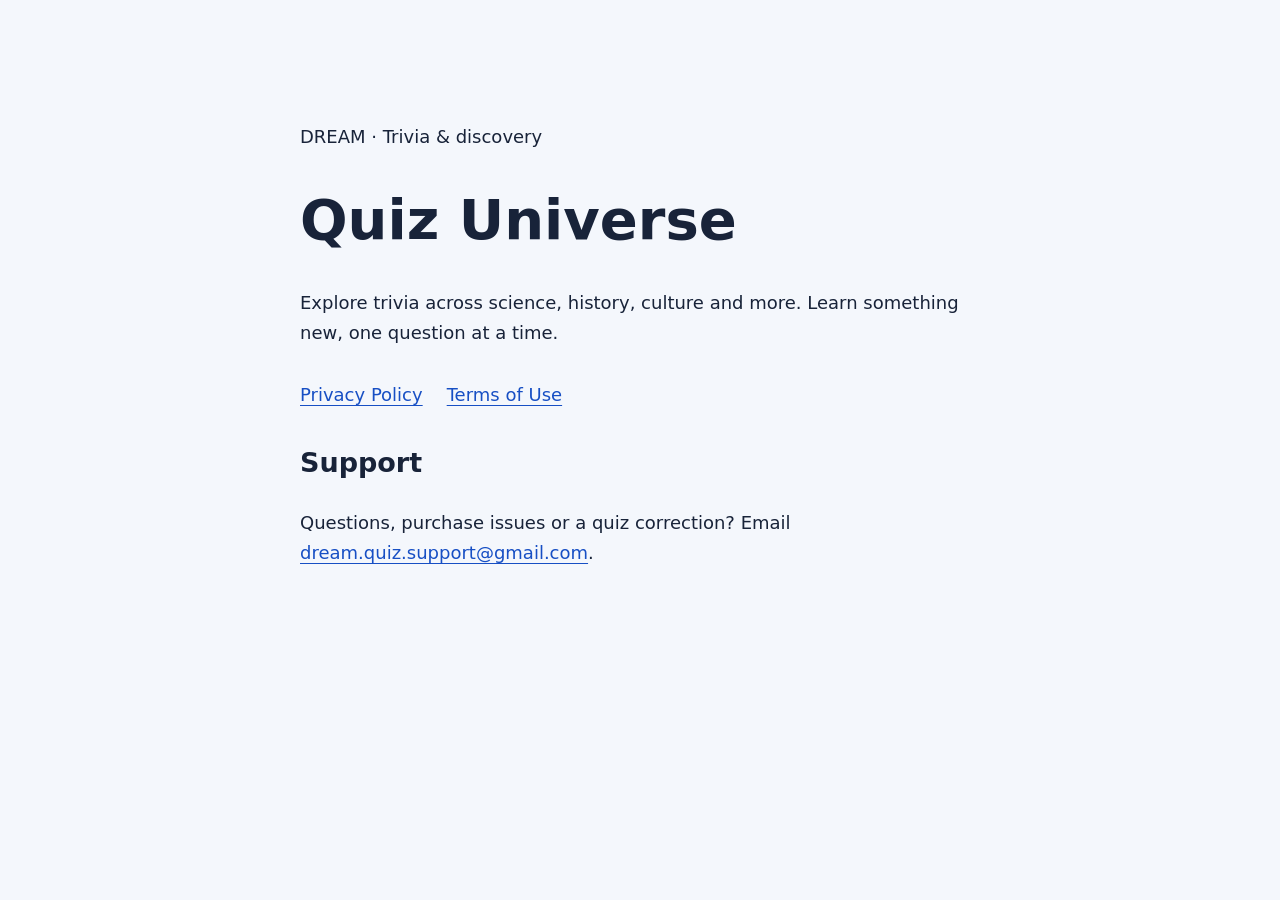
==== index.html @ 23de3b27 "Publish index.html" ====
<!doctype html>
<html lang="en">
<head>
  <meta charset="utf-8">
  <meta name="viewport" content="width=device-width, initial-scale=1">
  <meta name="description" content="Quiz Universe — trivia quizzes for curious minds. Official support and legal information.">
  <title>Quiz Universe — DREAM</title>
  <style>
    body { margin: 0; background: #f4f7fc; color: #182339; font: 18px/1.65 system-ui, sans-serif; }
    main { max-width: 680px; margin: 8vh auto; padding: 32px; }
    h1 { font-size: clamp(36px, 8vw, 56px); line-height: 1.1; }
    a { color: #174fc4; text-underline-offset: 4px; }
    nav { display: flex; flex-wrap: wrap; gap: 24px; margin: 32px 0; }
  </style>
</head>
<body>
  <main>
    <p>DREAM · Trivia &amp; discovery</p>
    <h1>Quiz Universe</h1>
    <p>Explore trivia across science, history, culture and more. Learn something new, one question at a time.</p>
    <nav aria-label="Legal information">
      <a href="https://gist.github.com/PYasonau/25e17b67ea734b8e4c735a44a292e256">Privacy Policy</a>
      <a href="https://gist.github.com/PYasonau/726216dac8a980110f21cc0233d04607">Terms of Use</a>
    </nav>
    <h2>Support</h2>
    <p>Questions, purchase issues or a quiz correction? Email <a href="mailto:dream.quiz.support@gmail.com">dream.quiz.support@gmail.com</a>.</p>
  </main>
</body>
</html>
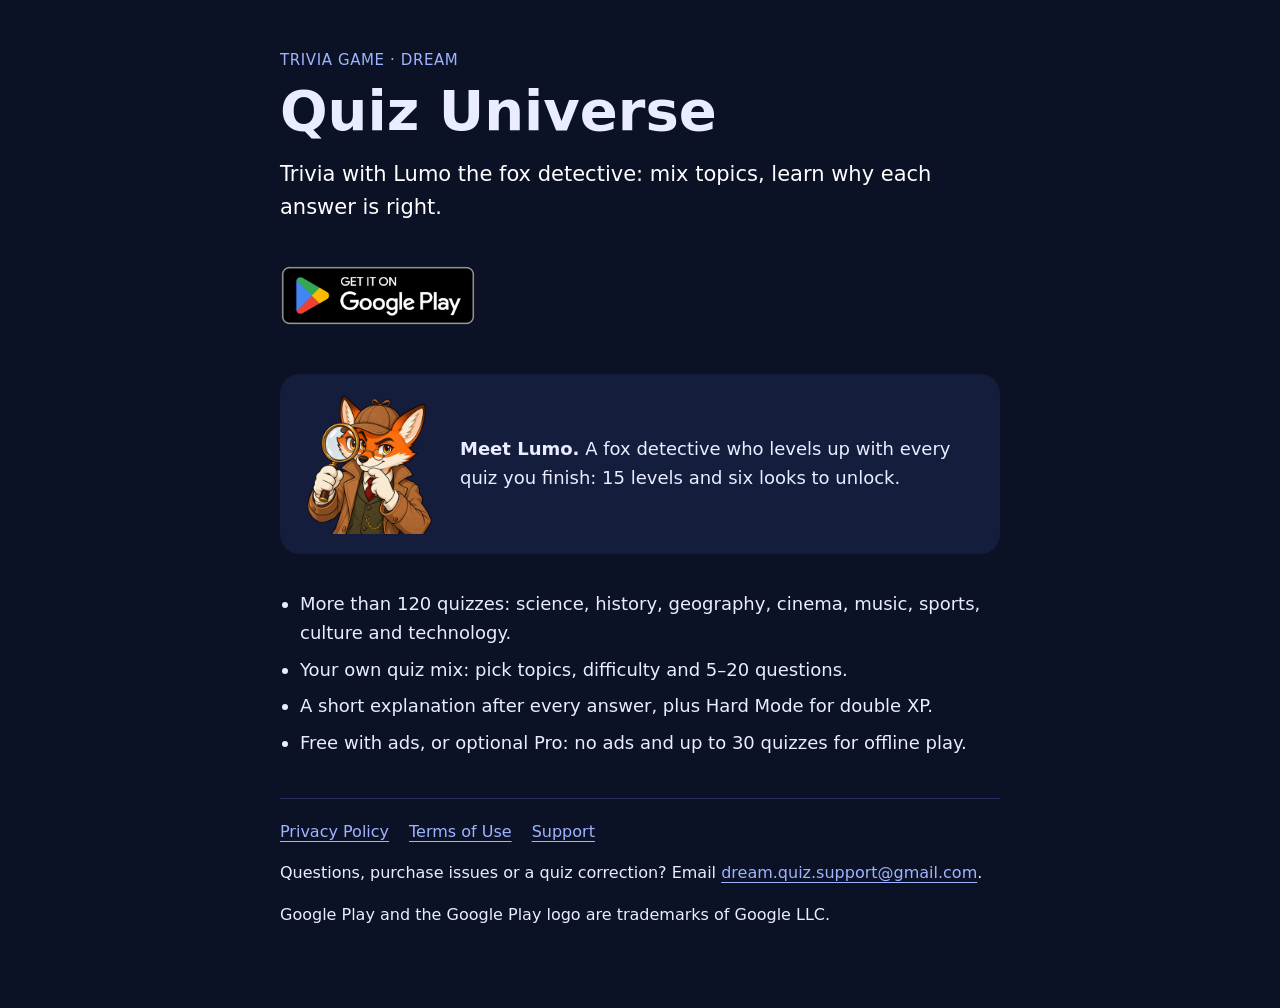
==== commit 91d0182d: "Add Google Play badge, Lumo intro and hosted legal pages for Quiz Universe Co-authored-by: Cursor <c" ====
--- a/index.html
+++ b/index.html
@@ -3,27 +3,72 @@
 <head>
   <meta charset="utf-8">
   <meta name="viewport" content="width=device-width, initial-scale=1">
-  <meta name="description" content="Quiz Universe — trivia quizzes for curious minds. Official support and legal information.">
-  <title>Quiz Universe — DREAM</title>
+  <meta name="description" content="Quiz Universe — a trivia game with Lumo the fox detective. Mix topics, learn why each answer is right. Free on Google Play.">
+  <title>Quiz Universe: Trivia Game — DREAM</title>
+  <link rel="canonical" href="https://pyasonau.github.io/">
+  <meta property="og:title" content="Quiz Universe: Trivia Game">
+  <meta property="og:description" content="Trivia with Lumo the fox detective: mix topics, learn why each answer is right.">
+  <meta property="og:image" content="https://pyasonau.github.io/lumo.png">
+  <script type="application/ld+json">
+  {
+    "@context": "https://schema.org",
+    "@type": "MobileApplication",
+    "name": "Quiz Universe",
+    "operatingSystem": "ANDROID",
+    "applicationCategory": "GameApplication",
+    "description": "Trivia with Lumo the fox detective: mix topics, learn why each answer is right.",
+    "installUrl": "https://play.google.com/store/apps/details?id=com.quizuniverse.app",
+    "offers": { "@type": "Offer", "price": "0", "priceCurrency": "USD" }
+  }
+  </script>
   <style>
-    body { margin: 0; background: #f4f7fc; color: #182339; font: 18px/1.65 system-ui, sans-serif; }
-    main { max-width: 680px; margin: 8vh auto; padding: 32px; }
-    h1 { font-size: clamp(36px, 8vw, 56px); line-height: 1.1; }
-    a { color: #174fc4; text-underline-offset: 4px; }
-    nav { display: flex; flex-wrap: wrap; gap: 24px; margin: 32px 0; }
+    body { margin: 0; background: #0b1226; color: #e9edff; font: 18px/1.6 system-ui, -apple-system, sans-serif; }
+    main { max-width: 720px; margin: 0 auto; padding: 48px 24px 64px; }
+    .kicker { color: #9fb4ff; font-size: 15px; letter-spacing: .04em; text-transform: uppercase; margin: 0; }
+    h1 { font-size: clamp(36px, 8vw, 56px); line-height: 1.1; margin: 8px 0 16px; }
+    .lead { font-size: 21px; color: #ffffff; margin: 0 0 28px; }
+    .badge img { width: 220px; height: auto; display: block; margin-left: -12px; }
+    .lumo { display: flex; gap: 20px; align-items: center; background: #151d3d; border-radius: 20px; padding: 20px; margin: 36px 0; }
+    .lumo img { width: 140px; height: 140px; flex: none; border-radius: 16px; }
+    .lumo p { margin: 0; }
+    ul { padding-left: 20px; }
+    li { margin-bottom: 8px; }
+    a { color: #9fb4ff; text-underline-offset: 4px; }
+    footer { border-top: 1px solid #26305a; margin-top: 40px; padding-top: 20px; font-size: 16px; }
+    footer nav { display: flex; flex-wrap: wrap; gap: 20px; margin-bottom: 12px; }
+    @media (max-width: 520px) { .lumo { flex-direction: column; text-align: center; } }
   </style>
 </head>
 <body>
   <main>
-    <p>DREAM · Trivia &amp; discovery</p>
+    <p class="kicker">Trivia game · DREAM</p>
     <h1>Quiz Universe</h1>
-    <p>Explore trivia across science, history, culture and more. Learn something new, one question at a time.</p>
-    <nav aria-label="Legal information">
-      <a href="https://gist.github.com/PYasonau/25e17b67ea734b8e4c735a44a292e256">Privacy Policy</a>
-      <a href="https://gist.github.com/PYasonau/726216dac8a980110f21cc0233d04607">Terms of Use</a>
-    </nav>
-    <h2>Support</h2>
-    <p>Questions, purchase issues or a quiz correction? Email <a href="mailto:dream.quiz.support@gmail.com">dream.quiz.support@gmail.com</a>.</p>
+    <p class="lead">Trivia with Lumo the fox detective: mix topics, learn why each answer is right.</p>
+    <a class="badge" href="https://play.google.com/store/apps/details?id=com.quizuniverse.app&amp;referrer=utm_source%3Dpublisher_site%26utm_medium%3Dwebsite">
+      <img src="google-play-badge.png" alt="Get it on Google Play" width="646" height="250">
+    </a>
+
+    <section class="lumo" aria-label="Meet Lumo">
+      <img src="lumo.png" alt="Lumo, the fox detective" width="140" height="140">
+      <p><strong>Meet Lumo.</strong> A fox detective who levels up with every quiz you finish: 15 levels and six looks to unlock.</p>
+    </section>
+
+    <ul>
+      <li>More than 120 quizzes: science, history, geography, cinema, music, sports, culture and technology.</li>
+      <li>Your own quiz mix: pick topics, difficulty and 5–20 questions.</li>
+      <li>A short explanation after every answer, plus Hard Mode for double XP.</li>
+      <li>Free with ads, or optional Pro: no ads and up to 30 quizzes for offline play.</li>
+    </ul>
+
+    <footer>
+      <nav aria-label="Legal and support">
+        <a href="privacy.html">Privacy Policy</a>
+        <a href="terms.html">Terms of Use</a>
+        <a href="mailto:dream.quiz.support@gmail.com">Support</a>
+      </nav>
+      <p>Questions, purchase issues or a quiz correction? Email <a href="mailto:dream.quiz.support@gmail.com">dream.quiz.support@gmail.com</a>.</p>
+      <p>Google Play and the Google Play logo are trademarks of Google LLC.</p>
+    </footer>
   </main>
 </body>
 </html>
